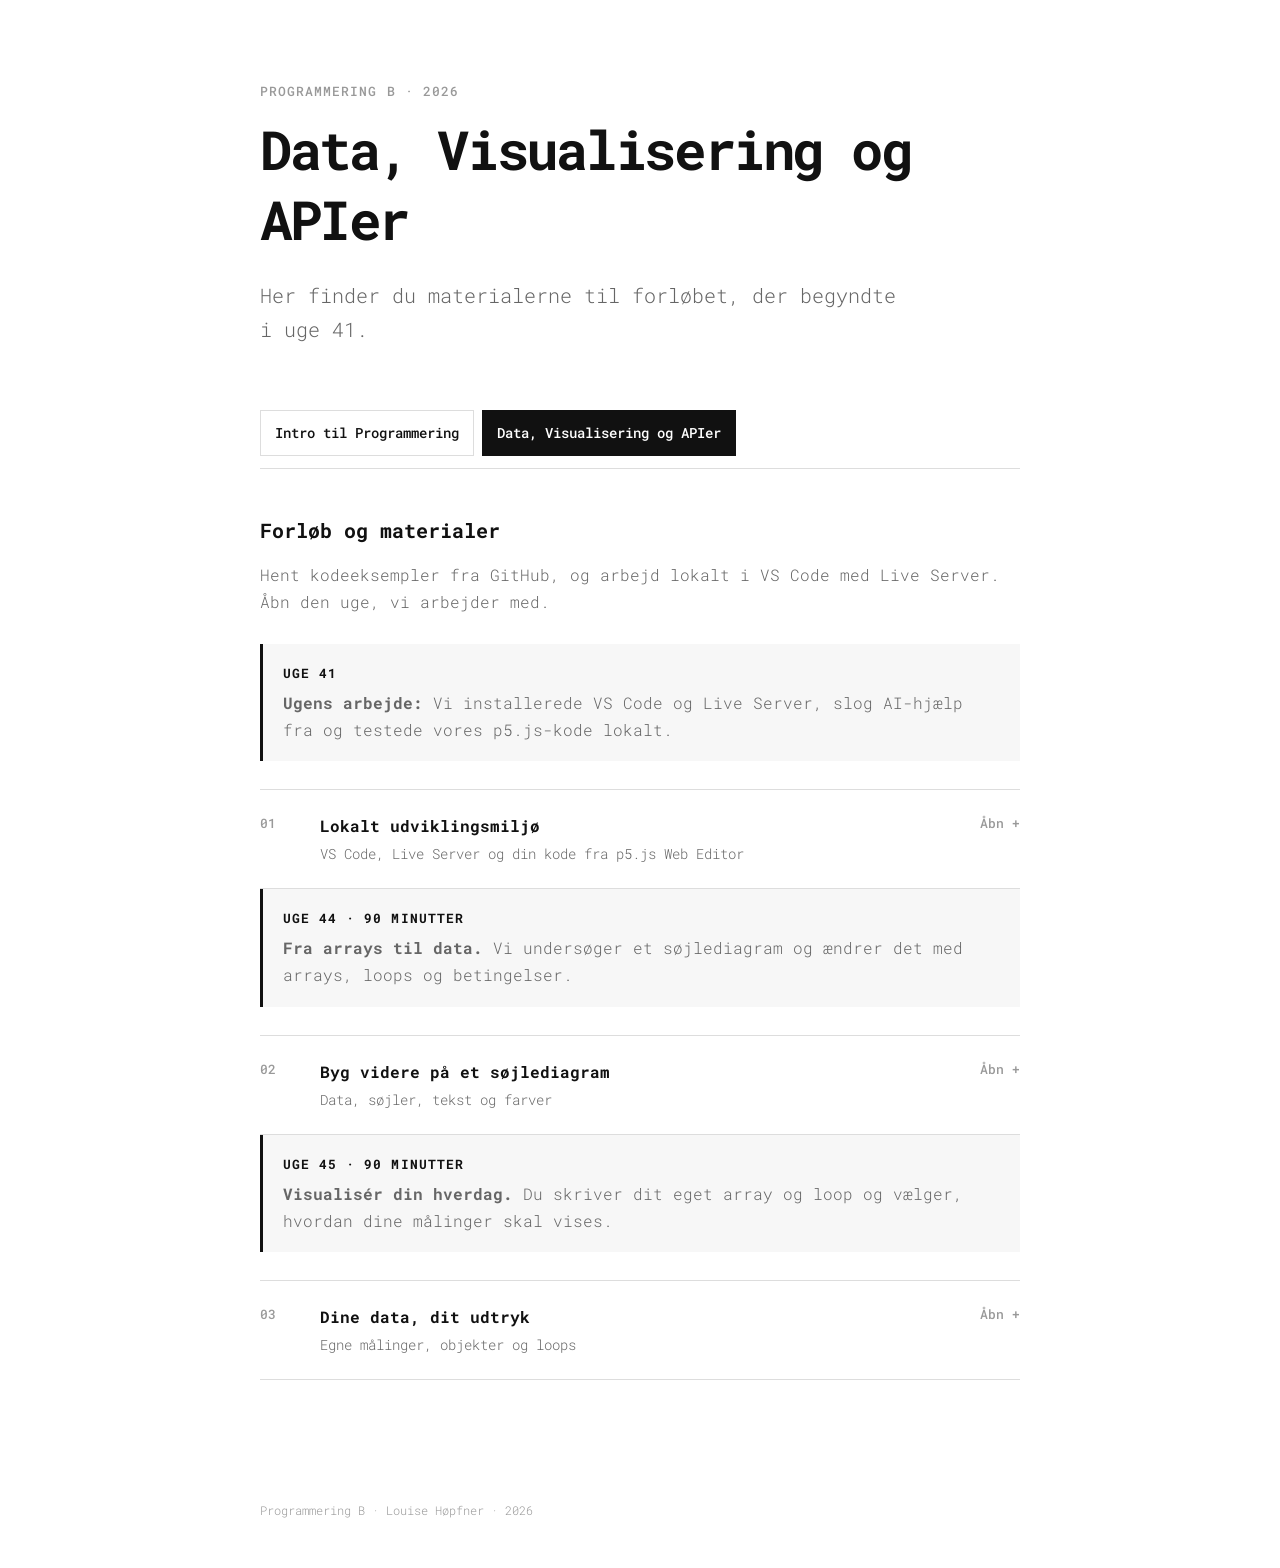
==== 02_data/index.html @ 62efb5dc "Update course materials for Programmering B 2026 - Revise README.md to clarify course structure and " ====
<!doctype html>
<html lang="da">
  <head>
    <meta charset="utf-8">
    <meta name="viewport" content="width=device-width, initial-scale=1">
    <meta
      name="description"
      content="Undervisningsmaterialer, links og kode til Programmering B."
    >
    <title>Data, Visualisering og APIer · Programmering B</title>
    <link rel="preconnect" href="https://fonts.googleapis.com">
    <link rel="preconnect" href="https://fonts.gstatic.com" crossorigin>
    <link
      href="https://fonts.googleapis.com/css2?family=Roboto+Mono:wght@300;500;700&amp;display=swap"
      rel="stylesheet"
    >
    <link rel="stylesheet" href="../main.css?v=2026-10-26">
  </head>

  <body>
    <main id="wrapper">
      <header class="site-header compact-header">
        <p class="eyebrow">Programmering B · 2026</p>
        <h1>Data, Visualisering og APIer</h1>
        <p class="intro">Her finder du materialerne til forløbet, der begyndte i uge 41.</p>
      </header>

      <nav class="course-tabs" aria-label="Forløb">
        <a href="../index.html">Intro til Programmering</a>
        <a href="./" aria-current="page">Data, Visualisering og APIer</a>
      </nav>

      <section aria-labelledby="uge-41">
        <h2 id="uge-41">Forløb og materialer</h2>
        <p class="section-note">Hent kodeeksempler fra GitHub, og arbejd lokalt
          i VS Code med Live Server. Åbn den uge, vi arbejder med.</p>

        <div class="week-overview">
          <p class="week-number">Uge 41</p>
          <p>
            <strong>Ugens arbejde:</strong> Vi installerede VS Code og Live Server,
            slog AI-hjælp fra og testede vores p5.js-kode lokalt.
          </p>
        </div>

        <div class="material-list">
          <details id="lokalt-udviklingsmiljoe" class="material-card">
            <summary>
              <span class="course-number" aria-hidden="true">01</span>
              <span class="summary-text">
                <strong>Lokalt udviklingsmiljø</strong>
                <span>VS Code, Live Server og din kode fra p5.js Web Editor</span>
              </span>
              <span class="toggle-label" aria-hidden="true">Åbn</span>
            </summary>

            <div class="material-content">
              <p>
                I uge 41 satte vi vores lokale udviklingsmiljø op.
                Her kan du følge trinene igen, hvis du var fraværende
                eller har brug for at få opsætningen på plads.
              </p>

              <h3>Installér værktøjerne</h3>
              <ol class="steps">
                <li>Hent og installér <a href="https://code.visualstudio.com/download">Visual Studio Code</a>
                  til din computer.</li>
                <li>Åbn Extensions i VS Code. Søg efter
                  <a href="https://marketplace.visualstudio.com/items?itemName=ritwickdey.LiveServer">Live Server af Ritwick Dey</a>,
                  og installér udvidelsen.</li>
                <li>Åbn indstillingerne i VS Code, vælg brugerindstillingerne, og søg efter
                  <code>chat.disableAIFeatures</code>. Slå <strong>Chat: Disable AI Features</strong>
                  til. Det slår de indbyggede AI-funktioner og Copilot fra.
                  Har du installeret andre udvidelser med AI-hjælp, skal du også deaktivere dem.
                  Se <a href="https://code.visualstudio.com/docs/agents/agent-troubleshooting/faq">VS Codes vejledning om at slå AI fra</a>.</li>
              </ol>

              <h3>Åbn din p5.js-skitse lokalt</h3>
              <ol class="steps">
                <li>Åbn en af dine fungerende skitser i
                  <a href="https://editor.p5js.org/">p5.js Web Editor</a>, og download
                  projektet via menuen File. Pak ZIP-filen ud.</li>
                <li>Vælg File → Open Folder i VS Code, og åbn den udpakkede projektmappe.
                  Åbn hele mappen, så både HTML-filen, din JavaScript-kode og eventuelle
                  billeder og andre filer er med.</li>
                <li>Find <code>index.html</code> i filoversigten. Højreklik på filen,
                  og vælg <strong>Open with Live Server</strong>.
                  Skitsen åbner nu i browseren via en lokal server.</li>
                <li>Kontrollér, at skitsen ser ud og reagerer som i webeditoren.
                  Afprøv også den interaktion, du har lavet med mus eller tastatur.</li>
                <li>Lav en lille synlig ændring i <code>sketch.js</code>, og gem filen.
                  Kontrollér i browseren, at ændringen vises.</li>
              </ol>

              <div class="try-box">
                <h3>Hvis skitsen ikke virker</h3>
                <ul>
                  <li>Kontrollér, at du har pakket ZIP-filen ud og åbnet den rigtige mappe.</li>
                  <li>Start siden med Live Server via <code>index.html</code>.</li>
                  <li>Kontrollér filnavne og stier til billeder, lyd og andre filer.</li>
                  <li>Se efter fejl i browserens konsol, og brug fejlbeskeden til at finde den relevante fil og linje.</li>
                </ul>
              </div>
            </div>
          </details>
        </div>

        <div id="uge-44" class="week-overview">
          <p class="week-number">Uge 44 · 90 minutter</p>
          <p><strong>Fra arrays til data.</strong> Vi undersøger et søjlediagram
            og ændrer det med arrays, loops og betingelser.</p>
        </div>

        <div class="material-list">
          <details id="arrays-til-data" class="material-card">
            <summary>
              <span class="course-number" aria-hidden="true">02</span>
              <span class="summary-text">
                <strong>Byg videre på et søjlediagram</strong>
                <span>Data, søjler, tekst og farver</span>
              </span>
              <span class="toggle-label" aria-hidden="true">Åbn</span>
            </summary>
            <div class="material-content">
              <p class="learning-goal"><strong>Mål:</strong> Du kan forklare,
                hvordan et loop tegner værdierne i et array, og ændre diagrammet.</p>

              <h3>1. Fælles start · 10 min.</h3>
              <p>Vi ser et diagram med opdigtede temperaturer. Hvad sker der,
                hvis vi ændrer et tal eller tilføjer en værdi?</p>

              <h3>2. Hent og undersøg koden · 15 min.</h3>
              <p><a class="primary-link"
                href="https://github.com/louissse/programmering-b-2026/tree/main/02_data/eksempler/01_soejlediagram">Find startprojektet på GitHub</a></p>
              <ol class="steps">
                <li>Åbn <a href="https://github.com/louissse/programmering-b-2026">repositoryet</a>.
                  Vælg Code → Download ZIP, og pak filen ud.</li>
                <li>Åbn mappen <code>02_data/eksempler/01_soejlediagram</code>
                  i VS Code. Start <code>index.html</code> med Live Server.</li>
                <li>Åbn <code>sketch.js</code>. Find arrayet og loopet.
                  Følg sammen, hvordan én værdi bliver til én søjle.</li>
              </ol>

              <h3>3. Ændr diagrammet · 30 min.</h3>
              <ol class="steps">
                <li>Ændr to temperaturer. Gæt resultatet, før du kører koden.</li>
                <li>Fjern en værdi, og tilføj den igen. Hvad styrer antallet af søjler?</li>
                <li>Vis temperaturen over hver søjle med <code>text()</code>.
                  Brug samme arrayværdi og x-position som søjlen.</li>
              </ol>
              <p>Hjælp: <a href="https://p5js.org/reference/p5/text/">text()</a>
                og <a href="https://p5js.org/reference/p5/rect/">rect()</a>.</p>

              <h3>4. Tilføj farver · 20 min.</h3>
              <p>Brug <code>if/else</code> til at give temperaturer på mindst
                18 °C en anden farve. Lav én ændring ad gangen, gem og test.</p>
              <div class="stretch-box">
                <h3>Videre herfra</h3>
                <p>Tilføj flere målinger. Beregn afstanden mellem søjlerne ud fra
                  arrayets længde, så de stadig passer på lærredet.</p>
              </div>

              <h3>5. Vis og forklar · 15 min.</h3>
              <p>Vis diagrammet til en makker. Forklar forskellen på
                <code>i</code> og <code>temperaturer[i]</code>.</p>
              <p>Skriv korte kommentarer ved loopet og din betingelse.
                Forklar, hvad de gør, og hvorfor du har valgt grænsen for farveskift.
                Gem projektet.</p>
              <div class="try-box">
                <h3>Lektie til uge 45 · Indsaml dine egne data</h3>
                <p>Vælg noget fra din hverdag, fx minutter med musik, transporttid
                  eller antal cykler, du møder på vej til skole.</p>
                <ul>
                  <li>Indsaml 5–7 målinger inden næste modul. Brug samme enhed
                    og samme måde at måle på hver gang.</li>
                  <li>Notér tidspunkt eller kategori, tal og enhed for hver måling.
                    De bliver felter i et objekt, når vi samler dataene i uge 45.</li>
                  <li>Vælg noget, du har lyst til at vise andre. Medbring tallene
                    og en kort forklaring på, hvordan du målte.</li>
                </ul>
                <p>Du kan også tælle fx bøger, planter eller kopper i forskellige
                  rum, hvis du vil indsamle det hele på én dag.</p>
              </div>

            </div>
          </details>
        </div>

        <div id="uge-45" class="week-overview">
          <p class="week-number">Uge 45 · 90 minutter</p>
          <p><strong>Visualisér din hverdag.</strong> Du skriver dit eget array og loop
            og vælger, hvordan dine målinger skal vises.</p>
        </div>

        <div class="material-list">
          <details id="udbyg-test-forklar" class="material-card">
            <summary>
              <span class="course-number" aria-hidden="true">03</span>
              <span class="summary-text">
                <strong>Dine data, dit udtryk</strong>
                <span>Egne målinger, objekter og loops</span>
              </span>
              <span class="toggle-label" aria-hidden="true">Åbn</span>
            </summary>
            <div class="material-content">
              <p class="learning-goal"><strong>Mål:</strong> Du kan selv skrive
                et array med objekter og et loop, der viser dine data.
                Du kan forklare din løsning og genkende dataene som JSON.</p>

              <h3>1. Samme data, forskellige udtryk · 10 min.</h3>
              <p>Vi genopfrisker arrays og loops fra uge 44 og undersøger
                <a class="primary-link" href="eksempler/03_visualiseringsdemo/">En uge i musik</a>.
                Skift mellem søjler, bobler og ugehjul. Hvilken visning gør det
                lettest at sammenligne dagene? Hvordan bruges den samme værdi
                til at tegne forskellige figurer?</p>

              <h3>2. Fra måling til objekt og JSON · 15 min.</h3>
              <p>Et objekt samler oplysninger om én måling. Vi bruger felterne
                <code>navn</code>, <code>vaerdi</code> og <code>enhed</code>.
                Et array holder styr på flere målinger.</p>
              <p>Vi undersøger <a href="https://github.com/louissse/programmering-b-2026/tree/main/02_data/eksempler/04_objekter_json">samme data som JavaScript og JSON på GitHub</a>.
                Find én måling, og læs dens felter. Vi prøver at hente dens
                <code>vaerdi</code> med punktnotation.</p>
              <p>JSON er et tekstformat til data. Feltnavne og tekst står i
                dobbelte anførselstegn. JSON har hverken variabeldeklarationer
                eller kommentarer. I dag skriver vi objekterne i JavaScript.
                Senere indlæser vi dem fra en JSON-fil.</p>

              <h3>3. Skriv dit eget array og loop · 45 min.</h3>
              <p>Gem arbejdet fra uge 44. Hent den
                <a href="https://github.com/louissse/programmering-b-2026/tree/main/02_data/eksempler/02_egne_data">tomme skitse fra GitHub</a>,
                og åbn den med Live Server som i uge 44.</p>
              <ol class="steps">
                <li>Skriv selv et array med ét objekt pr. indsamlet måling.
                  Brug felterne <code>navn</code>, <code>vaerdi</code> og
                  <code>enhed</code>. Mangler du data, så lav 5–7 opdigtede
                  målinger og skriv tydeligt, at de er opdigtede.</li>
                <li>Vælg et udtryk: søjler, cirkler, blomster, bygninger eller
                  din egen idé. Beslut, hvad størrelse, placering eller farve viser.</li>
                <li>Hent <code>vaerdi</code> fra det første objekt med
                  punktnotation, og brug den til at tegne én figur.</li>
                <li>Skriv et <code>for</code>-loop, der tegner én figur pr. værdi.
                  Brug arrayets længde som grænse, og giv figurerne hver sin plads.</li>
                <li>Vis værdier og enhed, og gør det tydeligt, hvad figurerne
                  repræsenterer. Hent også navn og enhed fra objekterne.</li>
              </ol>
              <p>Skriv selv koden. Brug gerne p5.js-reference og dine noter.
                Går du i stå, så undersøg én relevant del af eksemplet fra uge 44,
                luk det igen, og prøv selv.</p>
              <p>Kommentér, hvad loopet gør, og begrund dit valg af figurer
                og skala. Skriv også, hvordan du indsamlede dine data.</p>
              <div class="stretch-box">
                <h3>Videre herfra</h3>
                <p>Brug en betingelse til at fremhæve bestemte værdier,
                  eller vis de samme data på to måder. Vil du videre,
                  så saml tegningen i en funktion med arrayet som parameter.</p>
              </div>

              <h3>4. Test med en makker · 10 min.</h3>
              <p>Test med en kopi af dine data. Prøv en måling med værdien 0,
                en stor værdi og et andet navn. Prøv også et kortere og et længere array. Kan din makker aflæse data og enhed?
                Find ud af, hvad din visualisering kan håndtere, og ret ét problem, hvis du finder et.</p>

              <h3>5. Gem og saml op · 10 min.</h3>
              <p>Gem projektet med dine kommentarer. Skriv kort øverst i
                <code>sketch.js</code>, hvilke test du lavede, hvad de viste,
                og hvad der endnu ikke virker.</p>
              <p>Aflevér dit projekt i afleveringsmodulet i Teams.
                Visualiseringen og din dokumentation indgår i vurderingen.
                Der lægges vægt på din brug af arrays, objekter og loops,
                dine forklaringer af kode og valg samt dine test.</p>
              <div class="try-box">
                <h3>Det skal du kunne forklare</h3>
                <ul>
                  <li>Hvordan arrayet, objekterne og loopet bruges.</li>
                  <li>Hvordan du henter et felts værdi, og hvad JSON bruges til.</li>
                  <li>Hvad du selv har ændret, og hvorfor du valgte den løsning.</li>
                  <li>Hvordan du testede, og hvad testen viste.</li>
                </ul>

              </div>
            </div>
          </details>
        </div>
      </section>
    </main>
    <footer><p>Programmering B · Louise Høpfner · 2026</p></footer>
  </body>
</html>
---- main.css ----
:root {
  color-scheme: light;
  --background: #ffffff;
  --text: #666666;
  --heading: #111111;
  --muted: #999999;
  --line: #dddddd;
  --accent: #d7ff62;
  --accent-soft: #f4ffd1;
  --max-width: 760px;
}

* {
  box-sizing: border-box;
}

html {
  scroll-behavior: smooth;
}

body {
  margin: 0;
  background: var(--background);
  color: var(--text);
  font-family: "Roboto Mono", monospace;
  font-size: 16px;
  font-weight: 300;
  line-height: 1.7;
}

#wrapper,
footer {
  width: min(100% - 40px, var(--max-width));
  margin-inline: auto;
}

#wrapper {
  padding-block: 80px 40px;
}

.top-banner {
  display: block;
  margin-bottom: 48px;
  padding: 18px 20px;
  border: 1px solid var(--heading);
  background: #d7ff62;
  background: var(--accent);
  color: var(--heading);
  text-decoration: none;
}

.top-banner:hover,
.top-banner:focus-visible {
  background: var(--heading);
  color: var(--background);
}

.top-banner span,
.top-banner strong {
  display: block;
}

.top-banner span {
  margin-bottom: 4px;
  font-size: 13px;
  font-weight: 700;
  letter-spacing: 0.08em;
  text-transform: uppercase;
}

.top-banner strong {
  font-size: clamp(17px, 3vw, 22px);
  line-height: 1.35;
}

.site-header {
  margin-bottom: 88px;
}

.compact-header {
  margin-bottom: 64px;
}

.eyebrow {
  margin: 0 0 12px;
  color: var(--muted);
  font-size: 13px;
  font-weight: 500;
  letter-spacing: 0.08em;
  text-transform: uppercase;
}

h1,
h2,
h3,
p {
  margin-top: 0;
}

h1,
h2,
h3 {
  color: var(--heading);
  line-height: 1.3;
}

h1 {
  margin-bottom: 24px;
  font-size: clamp(34px, 7vw, 54px);
  font-weight: 700;
  letter-spacing: -0.045em;
}

h2 {
  margin-bottom: 18px;
  font-size: 20px;
  font-weight: 700;
}

h3 {
  margin-bottom: 4px;
  font-size: 16px;
  font-weight: 700;
}

.intro {
  max-width: 650px;
  margin-bottom: 0;
  font-size: clamp(17px, 2.5vw, 20px);
}

section {
  margin-bottom: 80px;
}

section > p:last-child {
  margin-bottom: 0;
}

.section-note {
  margin-bottom: 28px;
}

.week-overview {
  margin-bottom: 28px;
  padding: 18px 20px;
  border-left: 3px solid var(--heading);
  background: #f7f7f7;
}

.week-overview p {
  margin-bottom: 0;
}

.week-number {
  color: var(--heading);
  font-size: 13px;
  font-weight: 700;
  letter-spacing: 0.08em;
  text-transform: uppercase;
}

.week-overview .week-number {
  margin-bottom: 5px;
}

a {
  color: var(--heading);
  text-decoration: none;
  border-bottom: 1px solid var(--heading);
  transition: color 120ms ease, background-color 120ms ease;
}

a:hover,
a:focus-visible {
  background: var(--heading);
  color: var(--background);
  outline: none;
}

.back-link {
  margin-bottom: 42px;
}

.link-list {
  margin: 0;
  padding: 0;
  list-style: none;
}

.material-list {
  border-top: 1px solid var(--line);
}

.material-card {
  border-bottom: 1px solid var(--line);
}

.material-card summary {
  display: grid;
  grid-template-columns: 42px 1fr auto;
  gap: 18px;
  align-items: start;
  padding-block: 22px;
  color: var(--heading);
  cursor: pointer;
  list-style: none;
}

.material-card summary::-webkit-details-marker {
  display: none;
}

.material-card summary:hover .summary-text strong,
.material-card summary:focus-visible .summary-text strong {
  text-decoration: underline;
  text-underline-offset: 4px;
}

.material-card summary:focus-visible {
  outline: 2px solid var(--heading);
  outline-offset: 5px;
}

.course-number,
.toggle-label {
  color: var(--muted);
  font-size: 13px;
  font-weight: 500;
}

.summary-text strong,
.summary-text span {
  display: block;
}

.summary-text strong {
  margin-bottom: 3px;
}

.summary-text span {
  color: var(--text);
  font-size: 14px;
}

.toggle-label::after {
  content: " +";
}

.material-card[open] .toggle-label {
  color: var(--heading);
}

.material-card[open] .toggle-label::before {
  content: "Luk";
}

.material-card[open] .toggle-label {
  font-size: 0;
}

.material-card[open] .toggle-label::before,
.material-card[open] .toggle-label::after {
  font-size: 13px;
}

.material-card[open] .toggle-label::after {
  content: " −";
}

.material-content {
  padding: 6px 0 48px 60px;
}

.material-content h3 {
  margin-top: 32px;
  margin-bottom: 12px;
}

.learning-goal,
.assignment-intro {
  color: var(--heading);
  font-size: 17px;
}

.steps,
.requirements {
  margin: 1.5rem 0 0;
  padding-left: 36px;
}

.steps li,
.requirements li {
  margin-bottom: 12px;
  padding-left: 6px;
}

code {
  padding: 0.08em 0.3em;
  background: #f1f1f1;
  color: var(--heading);
  font-family: inherit;
  font-size: 0.92em;
}

.action-box {
  margin-top: 32px;
  padding: 24px;
  border-left: 3px solid var(--heading);
  background: var(--accent-soft);
}

.action-box h2 {
  margin-bottom: 10px;
}

.primary-link {
  display: inline-block;
  margin-top: 8px;
  font-weight: 500;
}

.field-table {
  border-top: 1px solid var(--line);
}

.field-row {
  display: grid;
  grid-template-columns: minmax(150px, 1fr) minmax(110px, 0.7fr) minmax(220px, 1.6fr);
  gap: 18px;
  padding-block: 14px;
  border-bottom: 1px solid var(--line);
}

.field-header {
  color: var(--heading);
  font-size: 13px;
  font-weight: 700;
  letter-spacing: 0.08em;
  text-transform: uppercase;
}

.code-block {
  overflow-x: auto;
  margin: 24px 0 0;
  padding: 20px;
  background: #f7f7f7;
  color: var(--heading);
  font-family: inherit;
  font-size: 13px;
  line-height: 1.6;
}

.code-block code {
  padding: 0;
  background: transparent;
}

@media (max-width: 680px) {
  #wrapper {
    padding-block: 48px 32px;
  }

  .site-header {
    margin-bottom: 60px;
  }

  .material-card summary {
    grid-template-columns: 32px 1fr;
  }

  .toggle-label {
    grid-column: 2;
  }

  .material-content {
    padding-left: 0;
  }

  .field-row {
    grid-template-columns: 1fr;
    gap: 4px;
  }

  .field-header {
    display: none;
  }
}

.try-box,
.stretch-box,
.inspiration-box {
  margin-top: 32px;
  padding: 22px 24px;
  border-left: 3px solid var(--heading);
  background: #f7f7f7;
}

.try-box h3,
.stretch-box h3,
.inspiration-box h3 {
  margin-top: 0;
}

.try-box p,
.stretch-box ul,
.inspiration-box p {
  margin-bottom: 0;
}

.stretch-box ul {
  padding-left: 32px;
}

.stretch-box li {
  margin-bottom: 8px;
}

.stretch-box li:last-child {
  margin-bottom: 0;
}

.hand-in {
  margin-top: 32px;
}

.primary-link {
  display: inline-block;
  padding: 8px 10px;
  border: 1px solid var(--heading);
  background: #d7ff62;
  color: var(--heading);
  font-weight: 500;
}

.primary-link:hover,
.primary-link:focus-visible {
  background: var(--heading);
  color: var(--background);
}

.link-list li {
  margin-bottom: 20px;
}

.link-list a {
  display: inline;
  font-weight: 500;
}

.link-list span {
  display: block;
  margin-top: 4px;
  font-size: 14px;
}

footer {
  padding-block: 0 48px;
  color: var(--muted);
  font-size: 12px;
}

footer p {
  margin: 0;
}

@media (max-width: 560px) {
  #wrapper {
    padding-top: 48px;
  }

  .site-header {
    margin-bottom: 64px;
  }

  section {
    margin-bottom: 60px;
  }

  .material-card summary {
    grid-template-columns: 30px 1fr auto;
    gap: 10px;
  }

  .material-content {
    padding-left: 40px;
  }
}

@media (prefers-reduced-motion: reduce) {
  html {
    scroll-behavior: auto;
  }

  a {
    transition: none;
  }
}

.course-tabs {
  display: flex;
  flex-wrap: wrap;
  gap: 8px;
  margin-bottom: 48px;
  padding-bottom: 12px;
  border-bottom: 1px solid var(--line);
}

.course-tabs a {
  padding: 10px 14px;
  border: 1px solid var(--line);
  font-size: 14px;
  font-weight: 500;
}

.course-tabs a[aria-current="page"] {
  background: var(--heading);
  color: var(--background);
  border-color: var(--heading);
}

.course-tabs a:focus-visible {
  outline: 2px solid var(--heading);
  outline-offset: 3px;
}
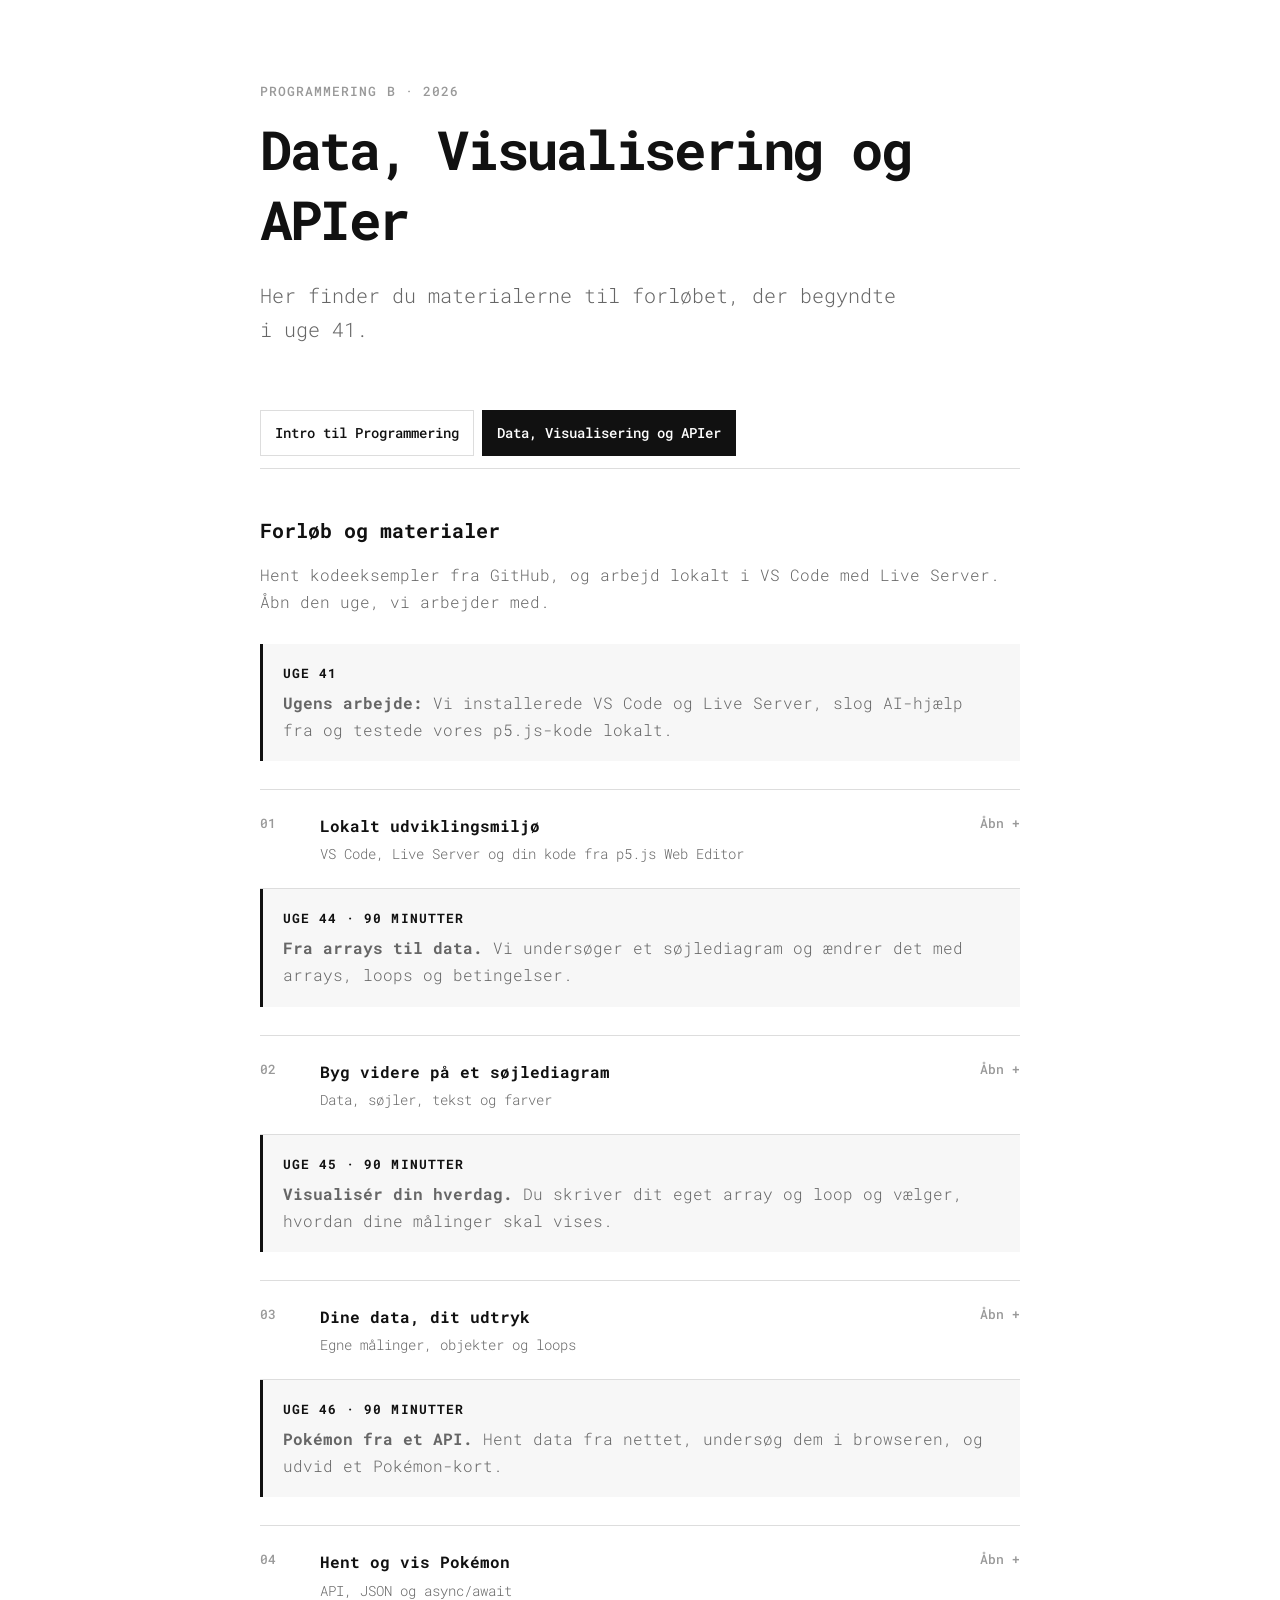
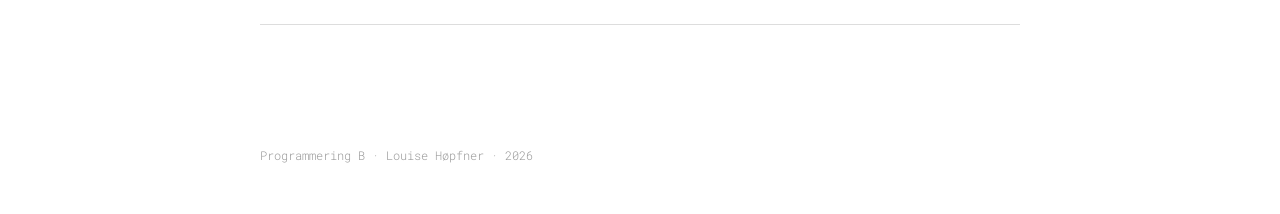
==== commit 22841e3b: "uge 46" ====
--- a/02_data/index.html
+++ b/02_data/index.html
@@ -158,6 +158,19 @@
                 <h3>Videre herfra</h3>
                 <p>Tilføj flere målinger. Beregn afstanden mellem søjlerne ud fra
                   arrayets længde, så de stadig passer på lærredet.</p>
+                <h3>Ekstra: Vis gennemsnittet</h3>
+                <ol class="steps">
+                  <li>Brug et loop til at lægge temperaturerne sammen.
+                    Start summen på 0, hver gang du beregner den.</li>
+                  <li>Beregn gennemsnittet ved at dividere summen med
+                    antallet af målinger.</li>
+                  <li>Tegn en vandret linje ved gennemsnittet med
+                    <code>line()</code>. Brug samme bundlinje og skala som søjlerne,
+                    og vis gennemsnittet som tekst.</li>
+                </ol>
+                <p>Test med et array, hvor alle temperaturer er 15.
+                  Rammer linjen toppen af alle søjlerne? Ændr derefter ét tal,
+                  og undersøg, hvordan gennemsnittet flytter sig.</p>
               </div>
 
               <h3>5. Vis og forklar · 15 min.</h3>
@@ -282,6 +295,84 @@
             </div>
           </details>
         </div>
+        <div id="uge-46" class="week-overview">
+          <p class="week-number">Uge 46 · 90 minutter</p>
+          <p><strong>Pokémon fra et API.</strong> Hent data fra nettet, undersøg
+            dem i browseren, og udvid et Pokémon-kort.</p>
+        </div>
+
+        <div class="material-list">
+          <details id="pokemon-api" class="material-card">
+            <summary>
+              <span class="course-number" aria-hidden="true">04</span>
+              <span class="summary-text">
+                <strong>Hent og vis Pokémon</strong>
+                <span>API, JSON og async/await</span>
+              </span>
+              <span class="toggle-label" aria-hidden="true">Åbn</span>
+            </summary>
+            <div class="material-content">
+              <p class="learning-goal"><strong>Mål:</strong> Du kan hente data med
+                <code>await loadJSON()</code>, finde felter i svaret og vise dem med p5.js.</p>
+
+              <h3>1. Fælles start · 10 min.</h3>
+              <p>Vi ser <a href="eksempler/05_pokemon/">Pokémon-kortet</a> og følger
+                data fra <a href="https://pokeapi.co/">PokéAPI</a> til skærmen.
+                Et API giver vores kode adgang til data via en URL.</p>
+
+              <h3>2. Undersøg og ændr · 15 min.</h3>
+              <p>Hent Pokémon-eksemplet i Teams, og pak ZIP-filen ud.
+                Åbn projektmappen i VS Code, og start <code>index.html</code>
+                med Live Server.</p>
+              <ol class="steps">
+                <li>Åbn browserens developer tools med højreklik → Inspicer.
+                  Find <strong>Console</strong>, og fold dataobjektet ud.
+                  Find <code>name</code>, <code>height</code> og <code>types</code>.
+                  Hvilke værdier er tal, og hvor er der et array?</li>
+                <li>Vælg <strong>Network</strong>, og genindlæs siden.
+                  Find kaldet til <code>pokeapi.co</code>, eventuelt med filteret Fetch/XHR.
+                  Åbn Preview eller Response. Find navnet i svaret og URL'en under Headers.</li>
+                <li>Skift <code>pokemonNavn</code> til fx <code>"eevee"</code> eller
+                  <code>"1"</code>. Gem. Hvad ændres på kortet og i API-kaldet?</li>
+              </ol>
+
+              <h3>3. Video og opsamling · 15 min.</h3>
+              <p>Se <a href="https://thecodingtrain.com/tracks/p5js-2.0/p5js-2.0/loading-data">Coding Train: Loading Data (Images, APIs, JSON)</a>
+                fra <strong>0:00 til 8:21</strong>. Hold pause undervejs.
+                Find derefter <code>async</code> og de to <code>await</code> i vores kode.
+                Forklar til en makker, hvorfor vi henter JSON før billedet.</p>
+              <p>Supplerende forklaring:
+                <a href="https://thecodingtrain.com/tracks/p5js-2.0">Coding Train: async and await</a>,
+                6:11–13:57. Reference: <a href="https://p5js.org/reference/p5/async_await/">async/await i p5.js</a>.</p>
+
+              <h3>4. Udvid dit kort · 40 min.</h3>
+              <ol class="steps">
+                <li>Vælg en Pokémon. Find to ekstra oplysninger i konsollen,
+                  og vis dem på kortet med <code>text()</code>.
+                  Højden er i decimeter, og <code>types[0].type.name</code> giver den første type.</li>
+                <li>Undersøg <code>pokemon.stats</code>. Hvert objekt har en
+                  <code>base_stat</code> og et navn i <code>stat.name</code>.
+                  Brug et loop til at vise navn og værdi for hver statistik.</li>
+                <li>Tegn en søjle for hver statistik. Lad længden følge
+                  <code>base_stat</code>, og giv søjlerne hver sin y-position.
+                  Gør lærredet større, hvis du mangler plads.</li>
+              </ol>
+              <p>Lav én ændring ad gangen. Brug p5.js til tekst, farver og figurer.
+                Skriv korte kommentarer, der forklarer dine valg.</p>
+              <div class="stretch-box">
+                <h3>Ekstra</h3>
+                <p>Giv høje statistikker en anden farve med <code>if/else</code>,
+                  eller vis alle Pokémonens typer med et loop.</p>
+              </div>
+
+              <h3>5. Test og forklar · 10 min.</h3>
+              <p>Test med en anden Pokémon og derefter et navn, der ikke findes.
+                Se både kortet, Console og Network. Forklar til en makker,
+                hvordan URL, JSON, objekt og visning hænger sammen.
+                Gem, og notér kort dine test øverst i koden.</p>
+            </div>
+          </details>
+        </div>
       </section>
     </main>
     <footer><p>Programmering B · Louise Høpfner · 2026</p></footer>
